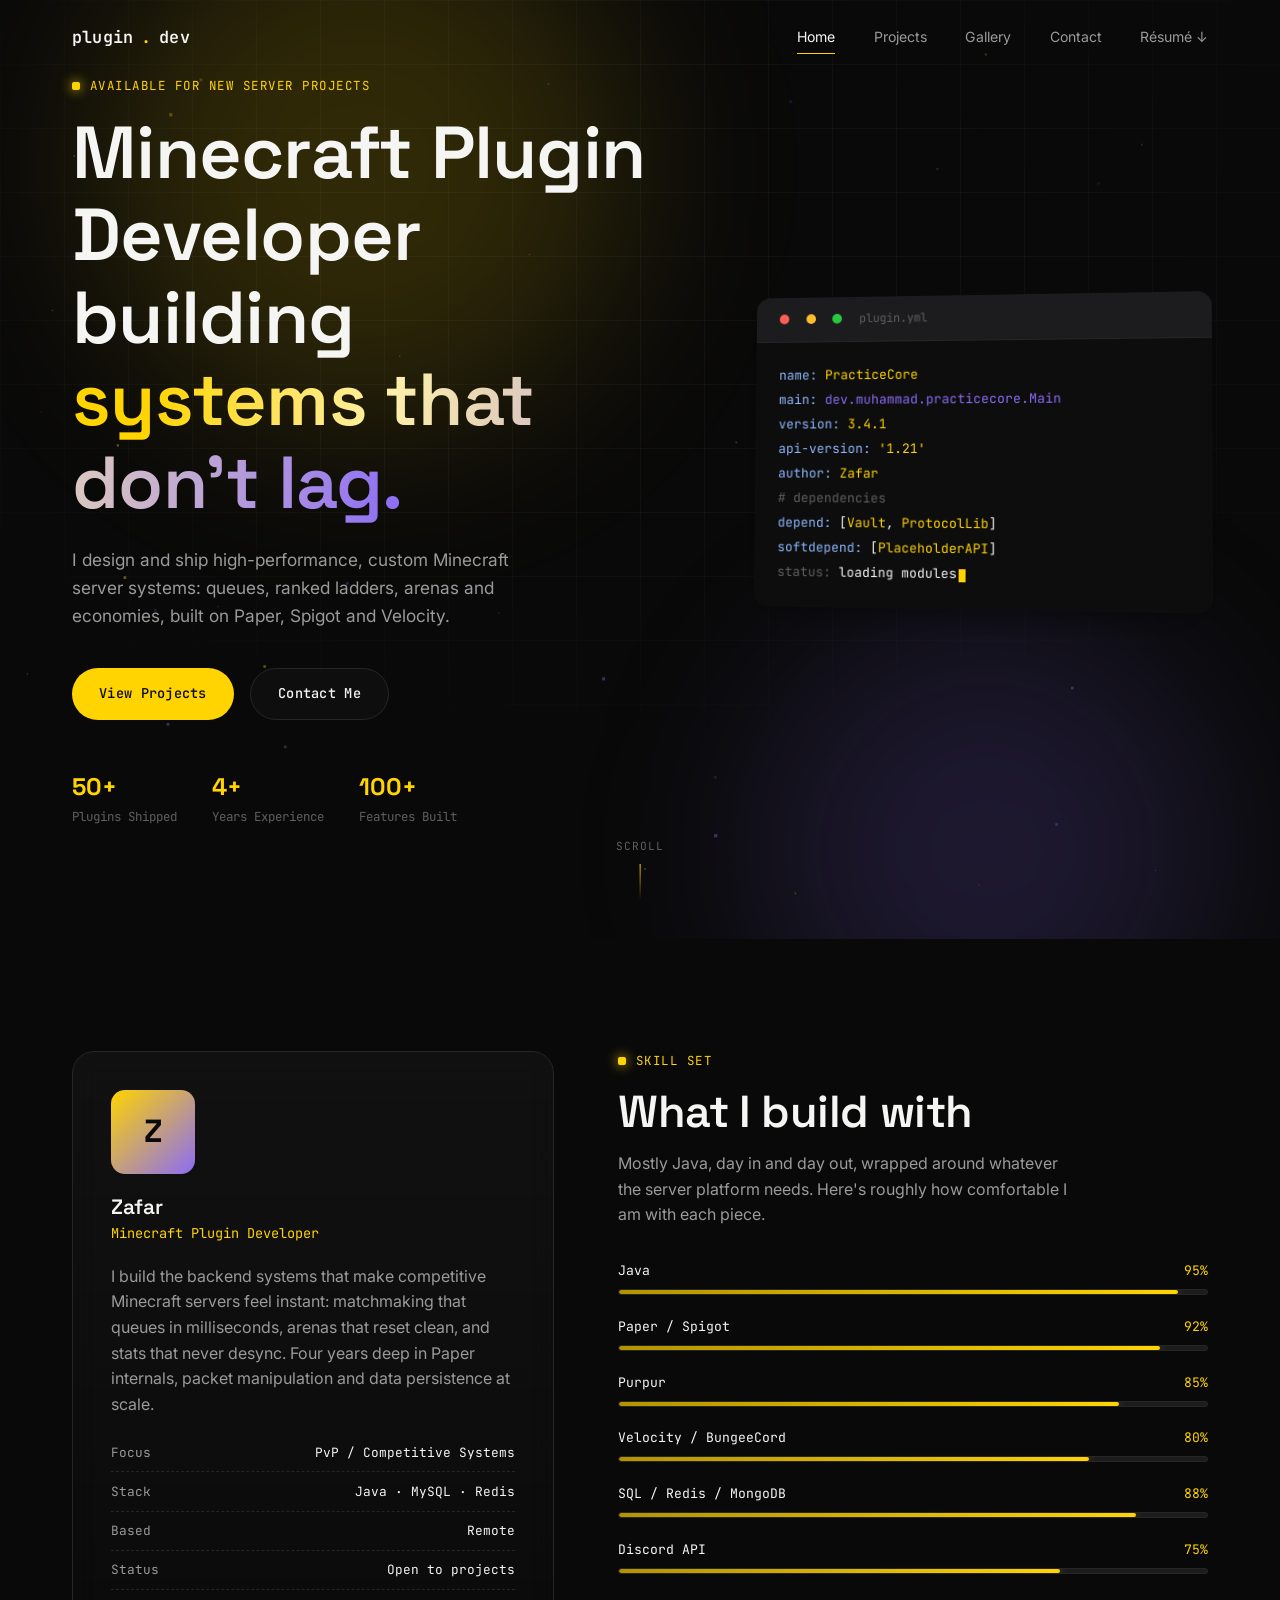
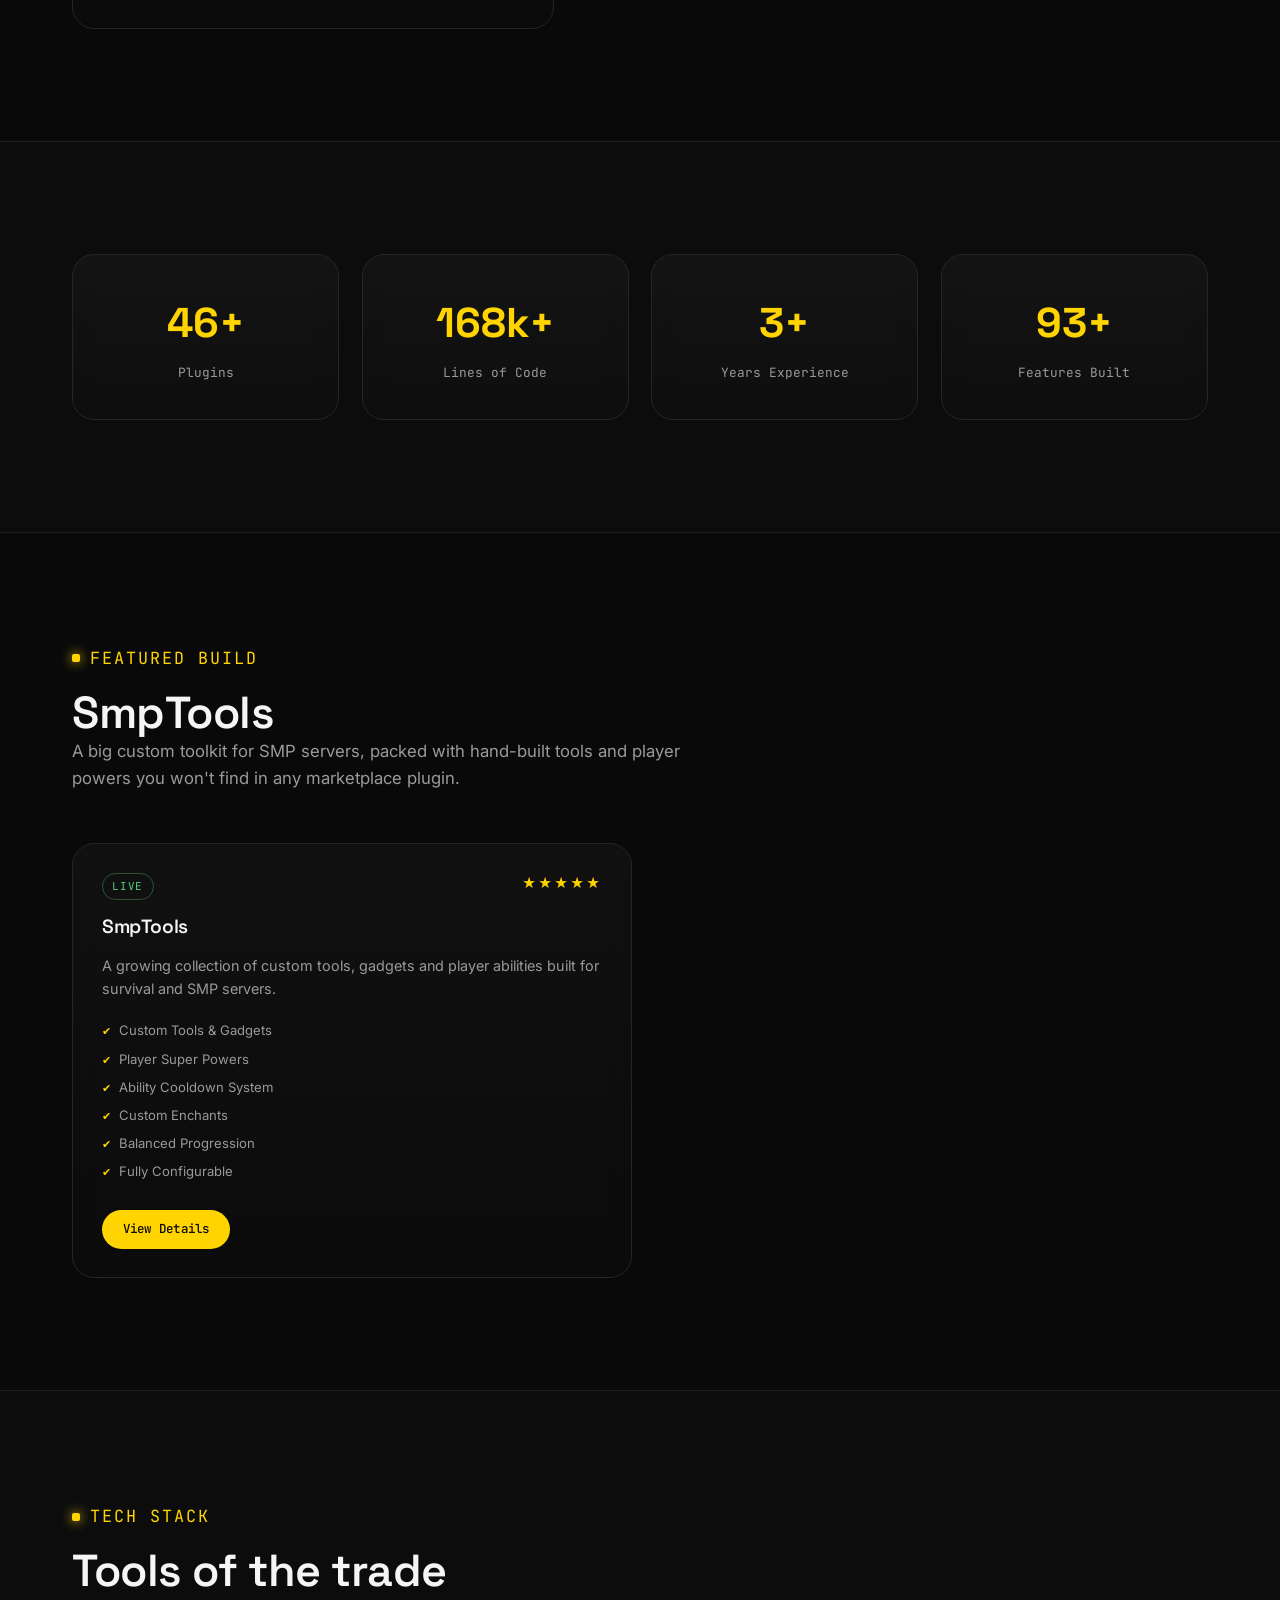
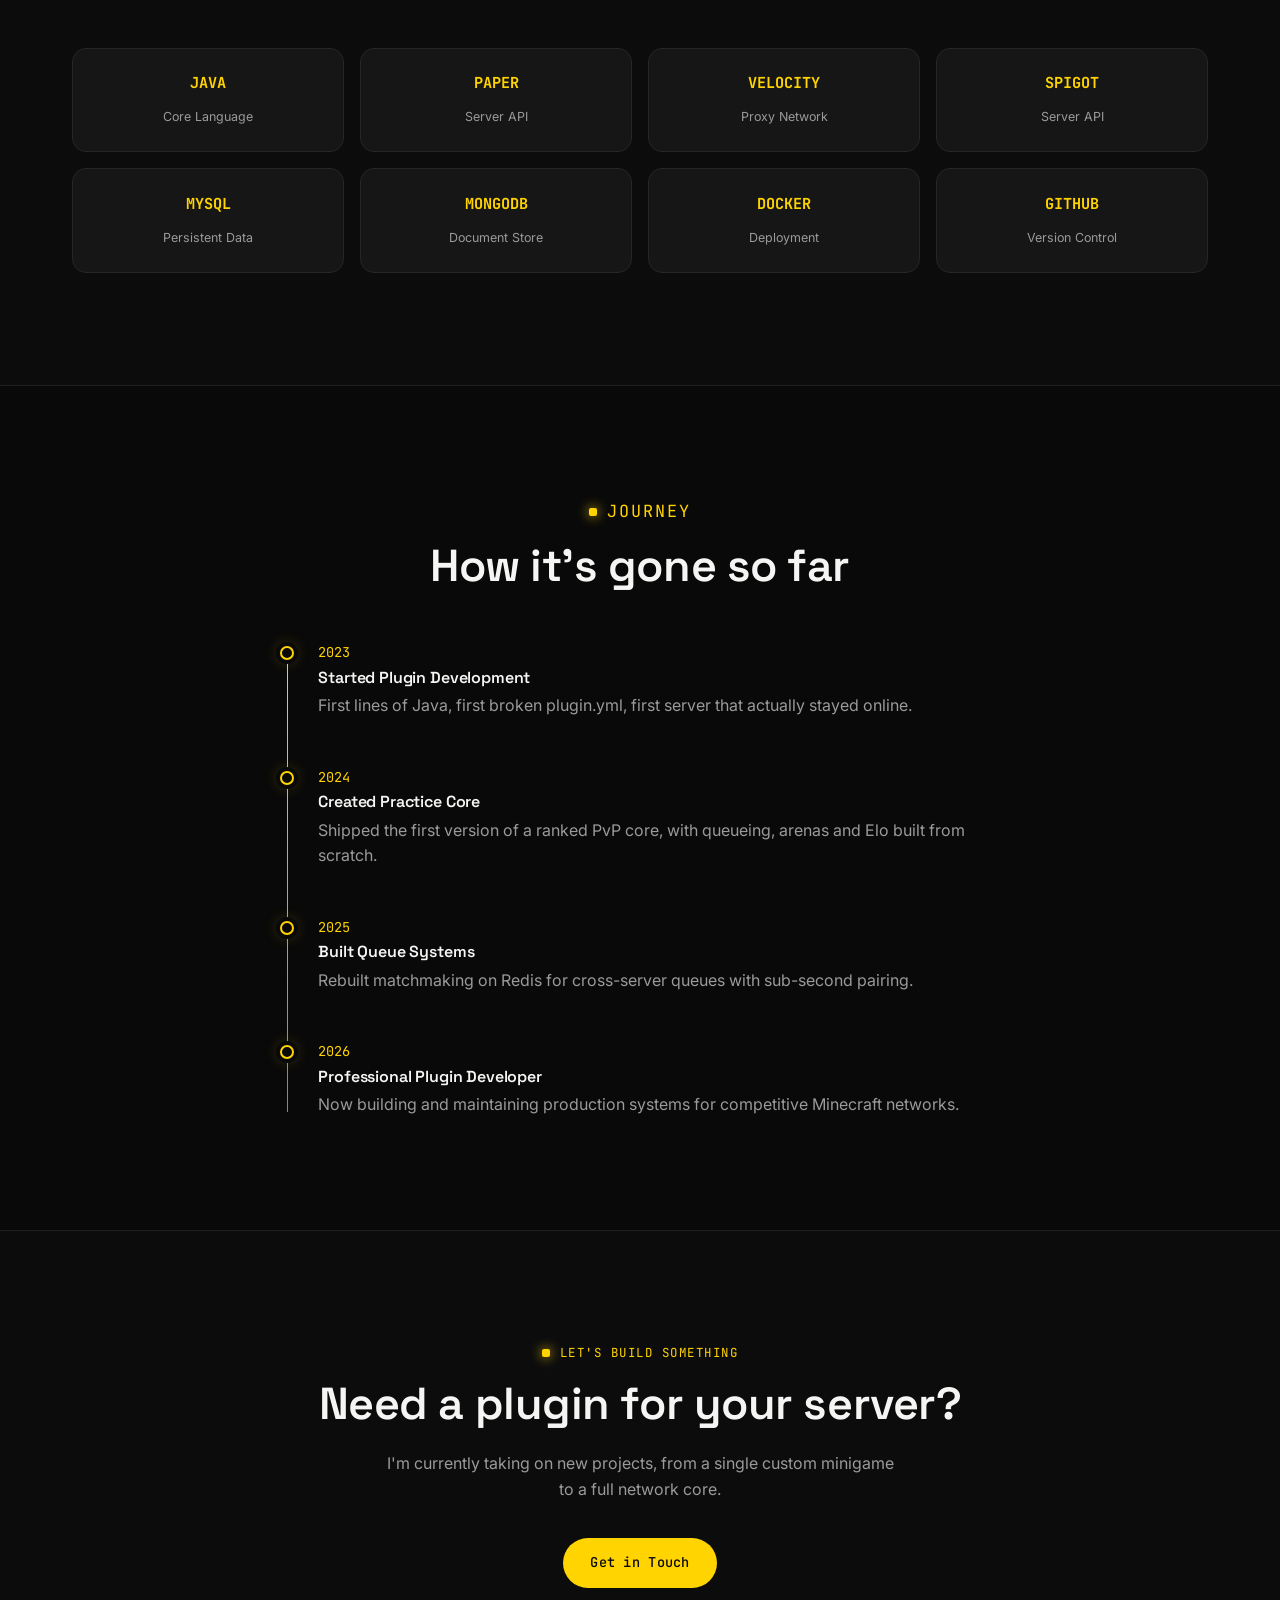
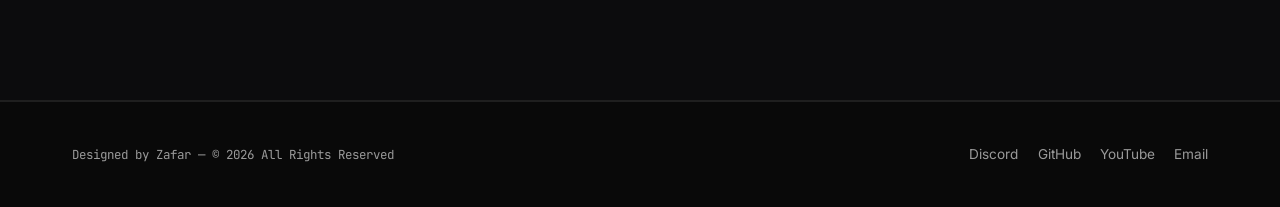
==== index.html @ 8d3dab5e "Deploy site layout without heavy assets" ====
<!DOCTYPE html>
<html lang="en">
<head>
<meta charset="UTF-8">
<meta name="viewport" content="width=device-width, initial-scale=1.0">
<title>Zafar — Minecraft Plugin Developer</title>
<meta name="description" content="Zafar is a Minecraft plugin developer building high-performance custom server systems with Java, Paper, Spigot and Velocity, from SMP toolkits to matchmaking and party systems.">
<meta name="keywords" content="Minecraft plugin developer, Java developer, Paper API, Spigot, Velocity, Minecraft server developer">
<meta name="author" content="Zafar">

<meta property="og:type" content="website">
<meta property="og:title" content="Zafar — Minecraft Plugin Developer">
<meta property="og:description" content="Building high-performance, custom Minecraft server systems.">
<meta property="og:image" content="assets/images/og-cover.png">
<meta name="twitter:card" content="summary_large_image">

<link rel="icon" href="assets/icons/favicon.png">
<link rel="preconnect" href="https://fonts.googleapis.com">
<link rel="preconnect" href="https://fonts.gstatic.com" crossorigin>
<link href="https://fonts.googleapis.com/css2?family=Space+Grotesk:wght@500;600;700&family=Inter:wght@400;500;600&family=JetBrains+Mono:wght@400;500;600&display=swap" rel="stylesheet">

<link rel="stylesheet" href="css/style.css">
<link rel="stylesheet" href="css/animations.css">
<link rel="stylesheet" href="css/responsive.css">
</head>
<body>

<div id="preloader">
  <div class="loader-mark">
    <span>booting server.jar</span>
    <div class="loader-bar"></div>
  </div>
</div>

<header class="site-header">
  <div class="container nav-inner">
    <a href="index.html" class="logo">plugin<span class="dot">.</span>dev</a>
    <nav class="nav-links">
      <a href="index.html" class="active">Home</a>
      <a href="projects.html">Projects</a>
      <a href="gallery.html">Gallery</a>
      <a href="contact.html">Contact</a>
      <a href="assets/resume.pdf" target="_blank" rel="noopener">Résumé ↓</a>
    </nav>
    <button class="nav-toggle" aria-label="Toggle menu"><span></span><span></span><span></span></button>
  </div>
</header>

<main>
  <!-- ============ HERO ============ -->
  <section class="hero">
    <div class="hero-grid-bg"></div>
    <div class="hero-glow gold"></div>
    <div class="hero-glow violet"></div>
    <canvas id="particles-canvas"></canvas>

    <div class="container hero-inner">
      <div>
        <p class="eyebrow">Available for new server projects</p>
        <h1 class="hero-title">
          Minecraft Plugin<br>
          Developer building<br>
          <span class="text-gradient">systems that don't lag.</span>
        </h1>
        <p class="hero-lede">
          I design and ship high-performance, custom Minecraft server systems: queues,
          ranked ladders, arenas and economies, built on Paper, Spigot and Velocity.
        </p>
        <div class="hero-actions">
          <a href="projects.html" class="btn btn-primary">View Projects</a>
          <a href="contact.html" class="btn btn-ghost">Contact Me</a>
        </div>
        <div class="hero-stats-mini">
          <div><strong>50+</strong><span>Plugins Shipped</span></div>
          <div><strong>4+</strong><span>Years Experience</span></div>
          <div><strong>100+</strong><span>Features Built</span></div>
        </div>
      </div>

      <div class="code-card float">
        <div class="code-card-head">
          <span class="tf-dot r"></span><span class="tf-dot y"></span><span class="tf-dot g"></span>
          <span>plugin.yml</span>
        </div>
        <div class="code-card-body">
<span class="k">name:</span> <span class="s">PracticeCore</span><br>
<span class="k">main:</span> <span class="p">dev.muhammad.practicecore.Main</span><br>
<span class="k">version:</span> <span class="s">3.4.1</span><br>
<span class="k">api-version:</span> <span class="s">'1.21'</span><br>
<span class="k">author:</span> <span class="s">Zafar</span><br>
<span class="c"># dependencies</span><br>
<span class="k">depend:</span> [<span class="s">Vault</span>, <span class="s">ProtocolLib</span>]<br>
<span class="k">softdepend:</span> [<span class="s">PlaceholderAPI</span>]<br>
<span class="c">status:</span> loading modules<span class="cursor-blink"></span>
        </div>
      </div>
    </div>

    <div class="scroll-cue"><span>Scroll</span><div class="line"></div></div>
  </section>

  <!-- ============ ABOUT ============ -->
  <section id="about">
    <div class="container about-grid">
      <div class="about-card glass reveal">
        <div class="about-avatar">Z</div>
        <h3>Zafar</h3>
        <span class="role-tag">Minecraft Plugin Developer</span>
        <p>
          I build the backend systems that make competitive Minecraft servers feel instant:
          matchmaking that queues in milliseconds, arenas that reset clean, and stats that never desync.
          Four years deep in Paper internals, packet manipulation and data persistence at scale.
        </p>
        <ul class="about-meta">
          <li><span>Focus</span><span>PvP / Competitive Systems</span></li>
          <li><span>Stack</span><span>Java · MySQL · Redis</span></li>
          <li><span>Based</span><span>Remote</span></li>
          <li><span>Status</span><span>Open to projects</span></li>
        </ul>
      </div>

      <div class="reveal reveal-delay-1">
        <p class="eyebrow">Skill Set</p>
        <h2>What I build with</h2>
        <p style="max-width:460px;margin:.9rem 0 2rem;">
          Mostly Java, day in and day out, wrapped around whatever the server platform needs.
          Here's roughly how comfortable I am with each piece.
        </p>
        <div class="skills">
          <div class="skill-row">
            <div class="skill-row-top"><span>Java</span><span>95%</span></div>
            <div class="skill-bar"><div class="skill-bar-fill" data-level="95"></div></div>
          </div>
          <div class="skill-row">
            <div class="skill-row-top"><span>Paper / Spigot</span><span>92%</span></div>
            <div class="skill-bar"><div class="skill-bar-fill" data-level="92"></div></div>
          </div>
          <div class="skill-row">
            <div class="skill-row-top"><span>Purpur</span><span>85%</span></div>
            <div class="skill-bar"><div class="skill-bar-fill" data-level="85"></div></div>
          </div>
          <div class="skill-row">
            <div class="skill-row-top"><span>Velocity / BungeeCord</span><span>80%</span></div>
            <div class="skill-bar"><div class="skill-bar-fill" data-level="80"></div></div>
          </div>
          <div class="skill-row">
            <div class="skill-row-top"><span>SQL / Redis / MongoDB</span><span>88%</span></div>
            <div class="skill-bar"><div class="skill-bar-fill" data-level="88"></div></div>
          </div>
          <div class="skill-row">
            <div class="skill-row-top"><span>Discord API</span><span>75%</span></div>
            <div class="skill-bar"><div class="skill-bar-fill" data-level="75"></div></div>
          </div>
        </div>
      </div>
    </div>
  </section>

  <!-- ============ STATS ============ -->
  <section class="section-alt">
    <div class="container stats-grid">
      <div class="stat-card glass reveal">
        <div class="stat-num" data-count="50" data-suffix="+">0</div>
        <div class="stat-label">Plugins</div>
      </div>
      <div class="stat-card glass reveal reveal-delay-1">
        <div class="stat-num" data-count="180" data-suffix="k+">0</div>
        <div class="stat-label">Lines of Code</div>
      </div>
      <div class="stat-card glass reveal reveal-delay-2">
        <div class="stat-num" data-count="4" data-suffix="+">0</div>
        <div class="stat-label">Years Experience</div>
      </div>
      <div class="stat-card glass reveal reveal-delay-3">
        <div class="stat-num" data-count="100" data-suffix="+">0</div>
        <div class="stat-label">Features Built</div>
      </div>
    </div>
  </section>

  <!-- ============ FEATURED PROJECT ============ -->
  <section>
    <div class="container">
      <div class="section-head reveal">
        <p class="eyebrow">Featured Build</p>
        <h2>SmpTools</h2>
        <p>A big custom toolkit for SMP servers, packed with hand-built tools and player powers you won't find in any marketplace plugin.</p>
      </div>

      <div class="project-card glass reveal" style="max-width:560px;">
        <div class="project-card-top">
          <span class="project-status live">Live</span>
          <span class="project-stars">★★★★★</span>
        </div>
        <h3>SmpTools</h3>
        <p class="desc">A growing collection of custom tools, gadgets and player abilities built for survival and SMP servers.</p>
        <ul class="project-features">
          <li>Custom Tools & Gadgets</li>
          <li>Player Super Powers</li>
          <li>Ability Cooldown System</li>
          <li>Custom Enchants</li>
          <li>Balanced Progression</li>
          <li>Fully Configurable</li>
        </ul>
        <a href="projects.html" class="btn btn-primary">View Details</a>
      </div>
    </div>
  </section>

  <!-- ============ TECH STACK ============ -->
  <section class="section-alt">
    <div class="container">
      <div class="section-head reveal">
        <p class="eyebrow">Tech Stack</p>
        <h2>Tools of the trade</h2>
      </div>
      <div class="tech-grid">
        <div class="tech-badge reveal"><span class="mark">JAVA</span><span class="name">Core Language</span></div>
        <div class="tech-badge reveal reveal-delay-1"><span class="mark">PAPER</span><span class="name">Server API</span></div>
        <div class="tech-badge reveal reveal-delay-2"><span class="mark">VELOCITY</span><span class="name">Proxy Network</span></div>
        <div class="tech-badge reveal reveal-delay-3"><span class="mark">SPIGOT</span><span class="name">Server API</span></div>
        <div class="tech-badge reveal"><span class="mark">MYSQL</span><span class="name">Persistent Data</span></div>
        <div class="tech-badge reveal reveal-delay-1"><span class="mark">MONGODB</span><span class="name">Document Store</span></div>
        <div class="tech-badge reveal reveal-delay-2"><span class="mark">DOCKER</span><span class="name">Deployment</span></div>
        <div class="tech-badge reveal reveal-delay-3"><span class="mark">GITHUB</span><span class="name">Version Control</span></div>
      </div>
    </div>
  </section>

  <!-- ============ TIMELINE ============ -->
  <section>
    <div class="container">
      <div class="section-head reveal" style="margin-left:auto;margin-right:auto;text-align:center;">
        <p class="eyebrow" style="justify-content:center;">Journey</p>
        <h2>How it's gone so far</h2>
      </div>
      <div class="timeline">
        <div class="timeline-item reveal">
          <span class="timeline-year">2023</span>
          <h4>Started Plugin Development</h4>
          <p>First lines of Java, first broken plugin.yml, first server that actually stayed online.</p>
        </div>
        <div class="timeline-item reveal reveal-delay-1">
          <span class="timeline-year">2024</span>
          <h4>Created Practice Core</h4>
          <p>Shipped the first version of a ranked PvP core, with queueing, arenas and Elo built from scratch.</p>
        </div>
        <div class="timeline-item reveal reveal-delay-2">
          <span class="timeline-year">2025</span>
          <h4>Built Queue Systems</h4>
          <p>Rebuilt matchmaking on Redis for cross-server queues with sub-second pairing.</p>
        </div>
        <div class="timeline-item reveal reveal-delay-3">
          <span class="timeline-year">2026</span>
          <h4>Professional Plugin Developer</h4>
          <p>Now building and maintaining production systems for competitive Minecraft networks.</p>
        </div>
      </div>
    </div>
  </section>

  <!-- ============ CONTACT CTA ============ -->
  <section class="section-alt">
    <div class="container" style="text-align:center;">
      <div class="reveal">
        <p class="eyebrow" style="justify-content:center;">Let's build something</p>
        <h2 style="margin-bottom:1.4rem;">Need a plugin for your server?</h2>
        <p style="max-width:520px;margin:0 auto 2.2rem;">I'm currently taking on new projects, from a single custom minigame to a full network core.</p>
        <a href="contact.html" class="btn btn-primary">Get in Touch</a>
      </div>
    </div>
  </section>
</main>

<footer class="site-footer">
  <div class="container footer-inner">
    <p>Designed by Zafar — © <span data-year></span> All Rights Reserved</p>
    <div class="footer-socials">
      <a href="https://discord.com" target="_blank" rel="noopener">Discord</a>
      <a href="https://github.com" target="_blank" rel="noopener">GitHub</a>
      <a href="https://youtube.com" target="_blank" rel="noopener">YouTube</a>
      <a href="mailto:makkahtor@gmail.com">Email</a>
    </div>
  </div>
</footer>

<script src="js/particles.js"></script>
<script src="js/app.js"></script>
</body>
</html>
---- css/style.css ----
/* ==========================================================================
   DESIGN TOKENS
   ========================================================================== */
:root{
  --bg:            #090909;
  --bg-soft:       #0c0c0d;
  --surface:       #161616;
  --surface-2:     #1c1c1e;
  --border:        #262626;
  --border-soft:   #1f1f1f;

  --gold:          #ffd400;
  --gold-dim:      #b39400;
  --violet:        #8b6cf6;
  --violet-dim:    #4d3d99;

  --text:          #f5f5f3;
  --text-dim:      #9a9a9a;
  --text-faint:    #5f5f5f;

  --success:       #56d17c;

  --font-display:  'Space Grotesk', 'Segoe UI', sans-serif;
  --font-body:     'Inter', 'Segoe UI', sans-serif;
  --font-mono:     'JetBrains Mono', 'Consolas', monospace;

  --radius-sm:     8px;
  --radius-md:     14px;
  --radius-lg:     22px;

  --shadow-card:   0 10px 40px -12px rgba(0,0,0,0.6);
  --shadow-glow-gold:   0 0 40px rgba(255,212,0,0.18);
  --shadow-glow-violet: 0 0 40px rgba(139,108,246,0.18);

  --ease: cubic-bezier(.22,.9,.32,1);
  --header-h: 76px;
}

/* ==========================================================================
   RESET
   ========================================================================== */
*, *::before, *::after{ box-sizing: border-box; margin:0; padding:0; }
html{ scroll-behavior: smooth; }
body{
  background: var(--bg);
  color: var(--text);
  font-family: var(--font-body);
  font-size: 16px;
  line-height: 1.6;
  overflow-x: hidden;
  -webkit-font-smoothing: antialiased;
}
img, video{ max-width: 100%; display:block; }
a{ color: inherit; text-decoration: none; }
ul{ list-style: none; }
button{ font: inherit; cursor: pointer; border:none; background: none; color: inherit; }
input, textarea{ font: inherit; color: inherit; }

::selection{ background: var(--gold); color: #0a0a0a; }

::-webkit-scrollbar{ width: 10px; }
::-webkit-scrollbar-track{ background: var(--bg); }
::-webkit-scrollbar-thumb{ background: var(--border); border-radius: 10px; }
::-webkit-scrollbar-thumb:hover{ background: var(--gold-dim); }

:focus-visible{
  outline: 2px solid var(--gold);
  outline-offset: 3px;
  border-radius: 4px;
}

/* ==========================================================================
   TYPOGRAPHY
   ========================================================================== */
h1,h2,h3,h4{
  font-family: var(--font-display);
  font-weight: 600;
  line-height: 1.12;
  letter-spacing: -0.01em;
}
h1{ font-size: clamp(2.6rem, 6vw, 4.6rem); }
h2{ font-size: clamp(1.9rem, 4vw, 2.8rem); }
h3{ font-size: 1.3rem; }
p{ color: var(--text-dim); }

.eyebrow{
  display:flex; align-items:center; gap:.6rem;
  font-family: var(--font-mono);
  font-size: .78rem;
  letter-spacing: .12em;
  text-transform: uppercase;
  color: var(--gold);
  margin-bottom: 1rem;
}
.eyebrow::before{
  content:'';
  width: 8px; height: 8px;
  background: var(--gold);
  border-radius: 2px;
  box-shadow: 0 0 12px var(--gold);
}

.text-gradient{
  background: linear-gradient(100deg, var(--gold) 10%, #fff0a8 40%, var(--violet) 100%);
  -webkit-background-clip: text;
  background-clip: text;
  color: transparent;
}

.section-head{ max-width: 640px; margin-bottom: 3.2rem; }
.section-head p{ font-size: 1.05rem; }

/* ==========================================================================
   LAYOUT / UTILITIES
   ========================================================================== */
.container{ max-width: 1200px; margin: 0 auto; padding: 0 32px; }
section{ position: relative; padding: 7rem 0; }
.section-alt{ background: var(--bg-soft); border-top: 1px solid var(--border-soft); border-bottom: 1px solid var(--border-soft); }

.btn{
  position: relative;
  display: inline-flex; align-items:center; gap: .6rem;
  padding: .9rem 1.7rem;
  border-radius: 100px;
  font-family: var(--font-mono);
  font-size: .85rem;
  font-weight: 500;
  letter-spacing: .02em;
  transition: transform .35s var(--ease), box-shadow .35s var(--ease), background .35s var(--ease), border-color .35s var(--ease);
  overflow: hidden;
  white-space: nowrap;
}
.btn-primary{
  background: var(--gold);
  color: #0a0a0a;
  box-shadow: 0 0 0 rgba(255,212,0,0);
}
.btn-primary:hover{
  transform: translateY(-3px);
  box-shadow: var(--shadow-glow-gold);
}
.btn-ghost{
  background: rgba(255,255,255,0.02);
  border: 1px solid var(--border);
  color: var(--text);
}
.btn-ghost:hover{
  border-color: var(--gold-dim);
  transform: translateY(-3px);
  background: rgba(255,212,0,0.05);
}
.btn .ripple{
  position: absolute; border-radius: 50%;
  background: rgba(255,255,255,0.5);
  transform: scale(0);
  animation: ripple .6s var(--ease);
  pointer-events: none;
}

.glass{
  background: linear-gradient(180deg, rgba(255,255,255,0.035), rgba(255,255,255,0.01));
  border: 1px solid var(--border);
  backdrop-filter: blur(14px);
  -webkit-backdrop-filter: blur(14px);
  border-radius: var(--radius-lg);
}

.chip{
  display:inline-flex; align-items:center; gap:.5rem;
  padding: .4rem .9rem;
  border-radius: 100px;
  font-family: var(--font-mono);
  font-size: .75rem;
  color: var(--text-dim);
  border: 1px solid var(--border);
  background: var(--surface);
}

/* reveal-on-scroll base state (js toggles .in-view) */
.reveal{ opacity: 0; transform: translateY(28px); transition: opacity .8s var(--ease), transform .8s var(--ease); }
.reveal.in-view{ opacity: 1; transform: translateY(0); }
.reveal-delay-1{ transition-delay: .08s; }
.reveal-delay-2{ transition-delay: .16s; }
.reveal-delay-3{ transition-delay: .24s; }
.reveal-delay-4{ transition-delay: .32s; }

/* ==========================================================================
   PRELOADER
   ========================================================================== */
#preloader{
  position: fixed; inset: 0; z-index: 9999;
  background: var(--bg);
  display:flex; align-items:center; justify-content:center;
  transition: opacity .6s var(--ease), visibility .6s var(--ease);
}
#preloader.hidden{ opacity: 0; visibility: hidden; }
.loader-mark{
  font-family: var(--font-mono);
  font-size: .95rem;
  color: var(--gold);
  display:flex; flex-direction:column; align-items:center; gap: 1rem;
}
.loader-bar{
  width: 180px; height: 2px;
  background: var(--border);
  overflow:hidden; border-radius: 2px;
}
.loader-bar::after{
  content:'';
  display:block; height:100%; width: 40%;
  background: linear-gradient(90deg, transparent, var(--gold), transparent);
  animation: loaderSlide 1.1s ease-in-out infinite;
}

/* ==========================================================================
   NAVIGATION
   ========================================================================== */
header.site-header{
  position: fixed; top:0; left:0; right:0; z-index: 500;
  height: var(--header-h);
  display:flex; align-items:center;
  transition: background .4s var(--ease), border-color .4s var(--ease), backdrop-filter .4s var(--ease);
  border-bottom: 1px solid transparent;
}
header.site-header.scrolled{
  background: rgba(9,9,9,0.75);
  backdrop-filter: blur(16px);
  -webkit-backdrop-filter: blur(16px);
  border-bottom: 1px solid var(--border-soft);
}
.nav-inner{
  width:100%;
  display:flex; align-items:center; justify-content:space-between;
}
.logo{
  font-family: var(--font-mono);
  font-weight: 600;
  font-size: 1.05rem;
  letter-spacing: .01em;
  display:flex; align-items:center; gap:.5rem;
}
.logo .dot{ color: var(--gold); }
.nav-links{ display:flex; align-items:center; gap: 2.4rem; }
.nav-links a{
  font-size: .88rem;
  color: var(--text-dim);
  position: relative;
  padding: .3rem 0;
  transition: color .3s var(--ease);
}
.nav-links a::after{
  content:'';
  position:absolute; left:0; bottom:0;
  width:0; height: 1px;
  background: var(--gold);
  transition: width .35s var(--ease);
}
.nav-links a:hover, .nav-links a.active{ color: var(--text); }
.nav-links a:hover::after, .nav-links a.active::after{ width:100%; }

.nav-toggle{
  display:none;
  flex-direction: column; gap: 5px;
  width: 26px;
}
.nav-toggle span{
  height: 2px; width:100%; background: var(--text);
  transition: transform .3s var(--ease), opacity .3s var(--ease);
}
.nav-toggle.open span:nth-child(1){ transform: translateY(7px) rotate(45deg); }
.nav-toggle.open span:nth-child(2){ opacity:0; }
.nav-toggle.open span:nth-child(3){ transform: translateY(-7px) rotate(-45deg); }

/* ==========================================================================
   HERO
   ========================================================================== */
.hero{
  position: relative;
  min-height: 100vh;
  display:flex; align-items:center;
  padding-top: var(--header-h);
  overflow:hidden;
}
.hero-grid-bg{
  position:absolute; inset:0;
  background-image:
    linear-gradient(rgba(255,255,255,0.035) 1px, transparent 1px),
    linear-gradient(90deg, rgba(255,255,255,0.035) 1px, transparent 1px);
  background-size: 64px 64px;
  mask-image: radial-gradient(ellipse 80% 60% at 50% 30%, black 40%, transparent 90%);
  -webkit-mask-image: radial-gradient(ellipse 80% 60% at 50% 30%, black 40%, transparent 90%);
}
.hero-glow{
  position:absolute; border-radius:50%;
  filter: blur(90px); z-index:0; pointer-events:none;
}
.hero-glow.gold{ width:520px; height:520px; background: rgba(255,212,0,0.16); top:-10%; left:8%; }
.hero-glow.violet{ width:460px; height:460px; background: rgba(139,108,246,0.16); bottom:-15%; right:5%; }

#particles-canvas{ position:absolute; inset:0; z-index:1; pointer-events:none; }

.hero-inner{
  position: relative; z-index: 2;
  display:grid; grid-template-columns: 1.15fr .85fr; gap: 3.5rem;
  align-items:center;
  width:100%;
}
.hero-title{ margin-bottom: 1.4rem; }
.hero-lede{ max-width: 480px; font-size: 1.08rem; margin-bottom: 2.4rem; }
.hero-actions{ display:flex; gap: 1rem; flex-wrap: wrap; margin-bottom: 3rem; }
.hero-stats-mini{ display:flex; gap: 2.2rem; }
.hero-stats-mini div{ display:flex; flex-direction:column; }
.hero-stats-mini strong{ font-family: var(--font-display); font-size: 1.5rem; color: var(--gold); }
.hero-stats-mini span{ font-size: .78rem; color: var(--text-faint); font-family: var(--font-mono); }

/* signature element: plugin.yml code card */
.code-card{
  border-radius: var(--radius-md);
  overflow: hidden;
  box-shadow: var(--shadow-card);
  transform: perspective(1000px) rotateY(-6deg) rotateX(2deg);
  transition: transform .5s var(--ease);
}
.code-card:hover{ transform: perspective(1000px) rotateY(-2deg) rotateX(0deg) translateY(-4px); }
.code-card-head{
  display:flex; align-items:center; gap: .6rem;
  padding: .8rem 1rem;
  background: var(--surface-2);
  border-bottom: 1px solid var(--border);
}
.code-card-head .tf-dot{ width:10px; height:10px; border-radius:50%; }
.tf-dot.r{ background:#ff5f57; } .tf-dot.y{ background:#febc2e; } .tf-dot.g{ background:#28c840; }
.code-card-head span{ margin-left: .5rem; font-family: var(--font-mono); font-size: .75rem; color: var(--text-faint); }
.code-card-body{
  background: #0d0d0d;
  padding: 1.4rem 1.5rem;
  font-family: var(--font-mono);
  font-size: .82rem;
  line-height: 1.9;
}
.code-card-body .k{ color: #8fb8ff; }
.code-card-body .s{ color: var(--gold); }
.code-card-body .c{ color: var(--text-faint); }
.code-card-body .p{ color: var(--violet); }
.cursor-blink{
  display:inline-block; width:7px; height:1em; background: var(--gold);
  vertical-align: text-bottom; animation: blink 1s step-end infinite;
  margin-left: 2px;
}

.scroll-cue{
  position:absolute; bottom: 2.4rem; left:50%; transform: translateX(-50%);
  display:flex; flex-direction:column; align-items:center; gap:.5rem;
  font-family: var(--font-mono); font-size: .7rem; color: var(--text-faint);
  letter-spacing:.1em; text-transform:uppercase;
  z-index: 2;
}
.scroll-cue .line{ width:1px; height: 36px; background: linear-gradient(var(--gold), transparent); animation: scrollCue 1.8s ease-in-out infinite; }

/* ==========================================================================
   ABOUT
   ========================================================================== */
.about-grid{
  display:grid; grid-template-columns: .9fr 1.1fr; gap: 4rem; align-items: start;
}
.about-card{
  padding: 2.4rem;
}
.about-avatar{
  width: 84px; height: 84px; border-radius: var(--radius-md);
  background: linear-gradient(135deg, var(--gold), var(--violet));
  display:flex; align-items:center; justify-content:center;
  font-family: var(--font-display); font-size: 2rem; color: #0a0a0a; font-weight:700;
  margin-bottom: 1.4rem;
}
.about-card h3{ margin-bottom: .2rem; }
.role-tag{ color: var(--gold); font-family: var(--font-mono); font-size: .85rem; margin-bottom: 1.2rem; display:block; }
.about-card p{ margin-bottom: 1.6rem; }
.about-meta{ display:flex; flex-direction:column; gap:.6rem; font-family: var(--font-mono); font-size: .8rem; color: var(--text-dim); }
.about-meta li{ display:flex; justify-content:space-between; border-bottom: 1px dashed var(--border); padding-bottom: .5rem; }
.about-meta li span:last-child{ color: var(--text); }

.skills{ display:flex; flex-direction:column; gap: 1.3rem; }
.skill-row{ }
.skill-row-top{ display:flex; justify-content:space-between; margin-bottom:.5rem; font-family: var(--font-mono); font-size:.82rem; }
.skill-row-top span:last-child{ color: var(--gold); }
.skill-bar{ height: 6px; border-radius: 4px; background: var(--surface-2); overflow:hidden; border:1px solid var(--border); }
.skill-bar-fill{
  height:100%; border-radius: 4px;
  background: linear-gradient(90deg, var(--gold-dim), var(--gold));
  width: 0%;
  transition: width 1.4s var(--ease);
  box-shadow: 0 0 12px rgba(255,212,0,0.4);
}

/* ==========================================================================
   PROJECTS
   ========================================================================== */
.project-filters{ display:flex; gap:.7rem; flex-wrap:wrap; margin-bottom: 2.6rem; }
.filter-btn{
  padding: .5rem 1.1rem; border-radius: 100px;
  border: 1px solid var(--border);
  font-family: var(--font-mono); font-size: .78rem; color: var(--text-dim);
  transition: all .3s var(--ease);
}
.filter-btn:hover{ border-color: var(--gold-dim); color: var(--text); }
.filter-btn.active{ background: var(--gold); color:#0a0a0a; border-color: var(--gold); }

.project-grid{
  display:grid; grid-template-columns: repeat(3, 1fr); gap: 1.6rem;
}
.project-card{
  padding: 1.8rem; display:flex; flex-direction:column; gap: 1rem;
  transition: transform .45s var(--ease), border-color .45s var(--ease), box-shadow .45s var(--ease);
  position: relative;
}
.project-card:hover{
  transform: translateY(-8px);
  border-color: rgba(255,212,0,0.35);
  box-shadow: var(--shadow-card), var(--shadow-glow-gold);
}
.project-card-top{ display:flex; justify-content:space-between; align-items:flex-start; }
.project-status{ font-family: var(--font-mono); font-size: .68rem; padding: .25rem .6rem; border-radius: 100px; border: 1px solid var(--border); color: var(--text-faint); text-transform: uppercase; letter-spacing: .06em; }
.project-status.live{ color: var(--success); border-color: rgba(86,209,124,0.35); }
.project-stars{ color: var(--gold); font-size: .85rem; letter-spacing: 2px; }
.project-card h3{ font-size: 1.2rem; }
.project-card .desc{ font-size: .9rem; }
.project-features{ display:flex; flex-direction:column; gap: .45rem; margin: .3rem 0; }
.project-features li{ font-size: .82rem; color: var(--text-dim); display:flex; gap:.5rem; align-items:baseline; }
.project-features li::before{ content:'✔'; color: var(--gold); font-size: .7rem; }
.project-tags{ display:flex; gap:.5rem; flex-wrap:wrap; margin: .3rem 0; }
.project-card .btn{ align-self:flex-start; margin-top:.4rem; padding: .6rem 1.3rem; font-size: .78rem; }

/* ==========================================================================
   GALLERY
   ========================================================================== */
.gallery-tabs{ display:flex; gap: .6rem; margin-bottom: 2.4rem; }
.gallery-tab{
  padding: .7rem 1.4rem; border-radius: 100px; border: 1px solid var(--border);
  font-family: var(--font-mono); font-size: .82rem; color: var(--text-dim);
}
.gallery-tab.active{ background: var(--gold); color:#0a0a0a; border-color: var(--gold); }
.gallery-panel{ display:none; }
.gallery-panel.active{ display:block; }

.masonry{
  columns: 3 260px; column-gap: 1.2rem;
}
.masonry-item{
  break-inside: avoid; margin-bottom: 1.2rem; border-radius: var(--radius-md);
  overflow:hidden; position:relative; border: 1px solid var(--border);
  cursor: zoom-in;
}
.masonry-item img{ width:100%; display:block; transition: transform .6s var(--ease), filter .6s var(--ease); }
.masonry-item::after{
  content:''; position:absolute; inset:0;
  background: linear-gradient(180deg, transparent 55%, rgba(0,0,0,0.75));
  opacity:0; transition: opacity .4s var(--ease);
}
.masonry-item:hover img{ transform: scale(1.06); filter: brightness(1.05); }
.masonry-item:hover::after{ opacity:1; }
.masonry-item .cap{
  position:absolute; left: 14px; bottom: 12px; z-index:2;
  font-family: var(--font-mono); font-size: .75rem; color: #fff;
  opacity:0; transform: translateY(6px); transition: all .4s var(--ease);
}
.masonry-item:hover .cap{ opacity:1; transform: translateY(0); }

.video-grid{ display:grid; grid-template-columns: repeat(2, 1fr); gap: 1.6rem; }
.video-card{ border-radius: var(--radius-md); overflow:hidden; border: 1px solid var(--border); background: var(--surface); }
.video-card .video-wrap{ position:relative; background:#000; aspect-ratio: 16/9; }
.video-card video{ width:100%; height:100%; object-fit: cover; }
.video-card-meta{ padding: 1rem 1.2rem; display:flex; justify-content:space-between; align-items:center; }
.video-card-meta h4{ font-family: var(--font-display); font-size: 1rem; font-weight:600; }
.video-card-meta span{ font-family: var(--font-mono); font-size: .72rem; color: var(--text-faint); }

.gallery-empty{
  text-align:center; padding: 4rem 1rem; color: var(--text-faint);
  font-family: var(--font-mono); font-size: .85rem; border: 1px dashed var(--border); border-radius: var(--radius-md);
}

/* Lightbox */
.lightbox{
  position: fixed; inset:0; z-index: 2000;
  background: rgba(6,6,6,0.94);
  display:flex; align-items:center; justify-content:center;
  opacity:0; visibility:hidden; transition: opacity .4s var(--ease), visibility .4s var(--ease);
}
.lightbox.open{ opacity:1; visibility:visible; }
.lightbox img{ max-width: 88vw; max-height: 84vh; border-radius: var(--radius-sm); box-shadow: 0 20px 80px rgba(0,0,0,0.6); }
.lightbox-close, .lightbox-nav{
  position:absolute; color:#fff; font-size: 1.4rem;
  width: 46px; height:46px; border-radius:50%;
  display:flex; align-items:center; justify-content:center;
  background: rgba(255,255,255,0.06); border: 1px solid rgba(255,255,255,0.14);
  transition: background .3s var(--ease);
}
.lightbox-close:hover, .lightbox-nav:hover{ background: rgba(255,212,0,0.18); }
.lightbox-close{ top: 26px; right: 26px; }
.lightbox-nav.prev{ left: 26px; top:50%; transform: translateY(-50%); }
.lightbox-nav.next{ right: 26px; top:50%; transform: translateY(-50%); }

/* ==========================================================================
   STATS
   ========================================================================== */
.stats-grid{ display:grid; grid-template-columns: repeat(4, 1fr); gap: 1.4rem; }
.stat-card{ padding: 2.2rem 1.6rem; text-align:center; }
.stat-num{ font-family: var(--font-display); font-size: 2.6rem; color: var(--gold); font-weight:700; }
.stat-label{ font-family: var(--font-mono); font-size: .8rem; color: var(--text-dim); margin-top:.4rem; }

/* ==========================================================================
   TECH STACK
   ========================================================================== */
.tech-grid{ display:grid; grid-template-columns: repeat(4, 1fr); gap: 1rem; }
.tech-badge{
  padding: 1.4rem 1rem; text-align:center; border-radius: var(--radius-md);
  border: 1px solid var(--border); background: var(--surface);
  transition: transform .4s var(--ease), border-color .4s var(--ease);
}
.tech-badge:hover{ transform: translateY(-6px); border-color: var(--gold-dim); }
.tech-badge .mark{
  font-family: var(--font-mono); font-weight:700; font-size: .95rem;
  color: var(--gold); margin-bottom:.5rem; display:block;
}
.tech-badge span.name{ font-size: .78rem; color: var(--text-dim); }

/* ==========================================================================
   TIMELINE
   ========================================================================== */
.timeline{ position:relative; max-width: 720px; margin: 0 auto; padding-left: 2.4rem; }
.timeline::before{
  content:''; position:absolute; left: 7px; top:6px; bottom:6px; width:1px;
  background: linear-gradient(var(--gold), var(--violet));
}
.timeline-item{ position:relative; padding-bottom: 3rem; }
.timeline-item:last-child{ padding-bottom:0; }
.timeline-item::before{
  content:''; position:absolute; left: -2.4rem; top: 4px;
  width: 14px; height:14px; border-radius:50%;
  background: var(--bg); border: 2px solid var(--gold);
  box-shadow: 0 0 0 4px var(--bg), 0 0 16px rgba(255,212,0,0.4);
}
.timeline-year{ font-family: var(--font-mono); color: var(--gold); font-size: .85rem; margin-bottom: .3rem; display:block; }
.timeline-item h4{ margin-bottom: .4rem; }

/* ==========================================================================
   CONTACT
   ========================================================================== */
.contact-grid{ display:grid; grid-template-columns: 1fr 1fr; gap: 2rem; }
.contact-link-card{
  padding: 1.6rem; display:flex; align-items:center; gap: 1rem;
  transition: transform .4s var(--ease), border-color .4s var(--ease), box-shadow .4s var(--ease);
}
.contact-link-card:hover{ transform: translateY(-4px); border-color: rgba(255,212,0,0.4); box-shadow: var(--shadow-glow-gold); }
.contact-link-icon{
  width: 46px; height:46px; border-radius: var(--radius-sm);
  background: var(--surface-2); display:flex; align-items:center; justify-content:center;
  font-family: var(--font-mono); color: var(--gold); font-size: 1.1rem;
}
.contact-link-card h4{ font-size: 1rem; }
.contact-link-card span{ font-family: var(--font-mono); font-size: .78rem; color: var(--text-faint); }

.contact-form{ display:flex; flex-direction:column; gap: 1.1rem; }
.contact-form input, .contact-form textarea{
  background: var(--surface); border: 1px solid var(--border); border-radius: var(--radius-sm);
  padding: .9rem 1.1rem; transition: border-color .3s var(--ease);
}
.contact-form input:focus, .contact-form textarea:focus{ border-color: var(--gold-dim); outline:none; }
.contact-form label{ font-family: var(--font-mono); font-size: .75rem; color: var(--text-dim); margin-bottom: .4rem; display:block; }

/* ==========================================================================
   FOOTER
   ========================================================================== */
footer.site-footer{
  border-top: 1px solid var(--border-soft);
  padding: 2.6rem 0;
}
.footer-inner{ display:flex; justify-content:space-between; align-items:center; flex-wrap:wrap; gap:1rem; }
.footer-inner p{ font-family: var(--font-mono); font-size: .78rem; }
.footer-socials{ display:flex; gap: 1.2rem; }
.footer-socials a{ color: var(--text-dim); transition: color .3s var(--ease); font-size:.85rem; }
.footer-socials a:hover{ color: var(--gold); }

/* ==========================================================================
   PAGE HERO (sub-pages)
   ========================================================================== */
.page-hero{ padding: calc(var(--header-h) + 5rem) 0 3rem; }
.page-hero .eyebrow{ justify-content:flex-start; }

/* 404 */
.error-page{ min-height:100vh; display:flex; align-items:center; justify-content:center; text-align:center; flex-direction:column; gap:1.4rem; }
.error-code{ font-family: var(--font-display); font-size: clamp(5rem,18vw,10rem); color: var(--gold); line-height:1; text-shadow: 0 0 60px rgba(255,212,0,0.3); }
---- css/animations.css ----
@keyframes loaderSlide{
  0%{ transform: translateX(-120%); }
  100%{ transform: translateX(340%); }
}

@keyframes blink{
  0%, 100%{ opacity: 1; }
  50%{ opacity: 0; }
}

@keyframes scrollCue{
  0%{ transform: scaleY(0); transform-origin: top; opacity: 0; }
  40%{ transform: scaleY(1); transform-origin: top; opacity: 1; }
  60%{ transform: scaleY(1); transform-origin: bottom; opacity: 1; }
  100%{ transform: scaleY(0); transform-origin: bottom; opacity: 0; }
}

@keyframes ripple{
  to{ transform: scale(3.2); opacity: 0; }
}

@keyframes floatY{
  0%, 100%{ transform: translateY(0); }
  50%{ transform: translateY(-14px); }
}
.float{ animation: floatY 5s ease-in-out infinite; }

@keyframes spin{
  to{ transform: rotate(360deg); }
}

@keyframes fadeIn{
  from{ opacity: 0; }
  to{ opacity: 1; }
}

/* Respect reduced-motion preferences across the whole site */
@media (prefers-reduced-motion: reduce){
  *, *::before, *::after{
    animation-duration: 0.001ms !important;
    animation-iteration-count: 1 !important;
    transition-duration: 0.001ms !important;
    scroll-behavior: auto !important;
  }
}
---- css/responsive.css ----
/* ==========================================================================
   TABLET  (<=1024px)
   ========================================================================== */
@media (max-width: 1024px){
  .container{ padding: 0 24px; }
  .hero-inner{ grid-template-columns: 1fr; }
  .code-card{ transform:none; max-width: 480px; }
  .about-grid{ grid-template-columns: 1fr; gap: 3rem; }
  .project-grid{ grid-template-columns: repeat(2, 1fr); }
  .stats-grid{ grid-template-columns: repeat(2, 1fr); }
  .tech-grid{ grid-template-columns: repeat(3, 1fr); }
  .video-grid{ grid-template-columns: 1fr; }
  .masonry{ columns: 2 220px; }
  .contact-grid{ grid-template-columns: 1fr; }
}

/* ==========================================================================
   MOBILE  (<=720px)
   ========================================================================== */
@media (max-width: 720px){
  section{ padding: 4.5rem 0; }
  .nav-toggle{ display:flex; }
  .nav-links{
    position: fixed; top: var(--header-h); left:0; right:0;
    flex-direction: column; align-items:flex-start; gap: 0;
    background: rgba(9,9,9,0.98);
    border-bottom: 1px solid var(--border-soft);
    max-height: 0; overflow:hidden;
    transition: max-height .45s var(--ease);
  }
  .nav-links.open{ max-height: 420px; }
  .nav-links a{
    width:100%; padding: 1.1rem 24px; border-bottom: 1px solid var(--border-soft);
  }
  .nav-links a::after{ display:none; }

  .hero-stats-mini{ flex-wrap:wrap; gap: 1.4rem; }
  .project-grid{ grid-template-columns: 1fr; }
  .stats-grid{ grid-template-columns: 1fr 1fr; }
  .tech-grid{ grid-template-columns: repeat(2, 1fr); }
  .masonry{ columns: 1 100%; }
  .project-filters{ overflow-x:auto; flex-wrap:nowrap; padding-bottom:.4rem; }
  .lightbox-nav{ width:38px; height:38px; font-size:1rem; }
  .footer-inner{ flex-direction:column; text-align:center; }
}

@media (max-width: 460px){
  .hero-actions{ flex-direction:column; align-items:flex-start; }
  .btn{ width:100%; justify-content:center; }
}
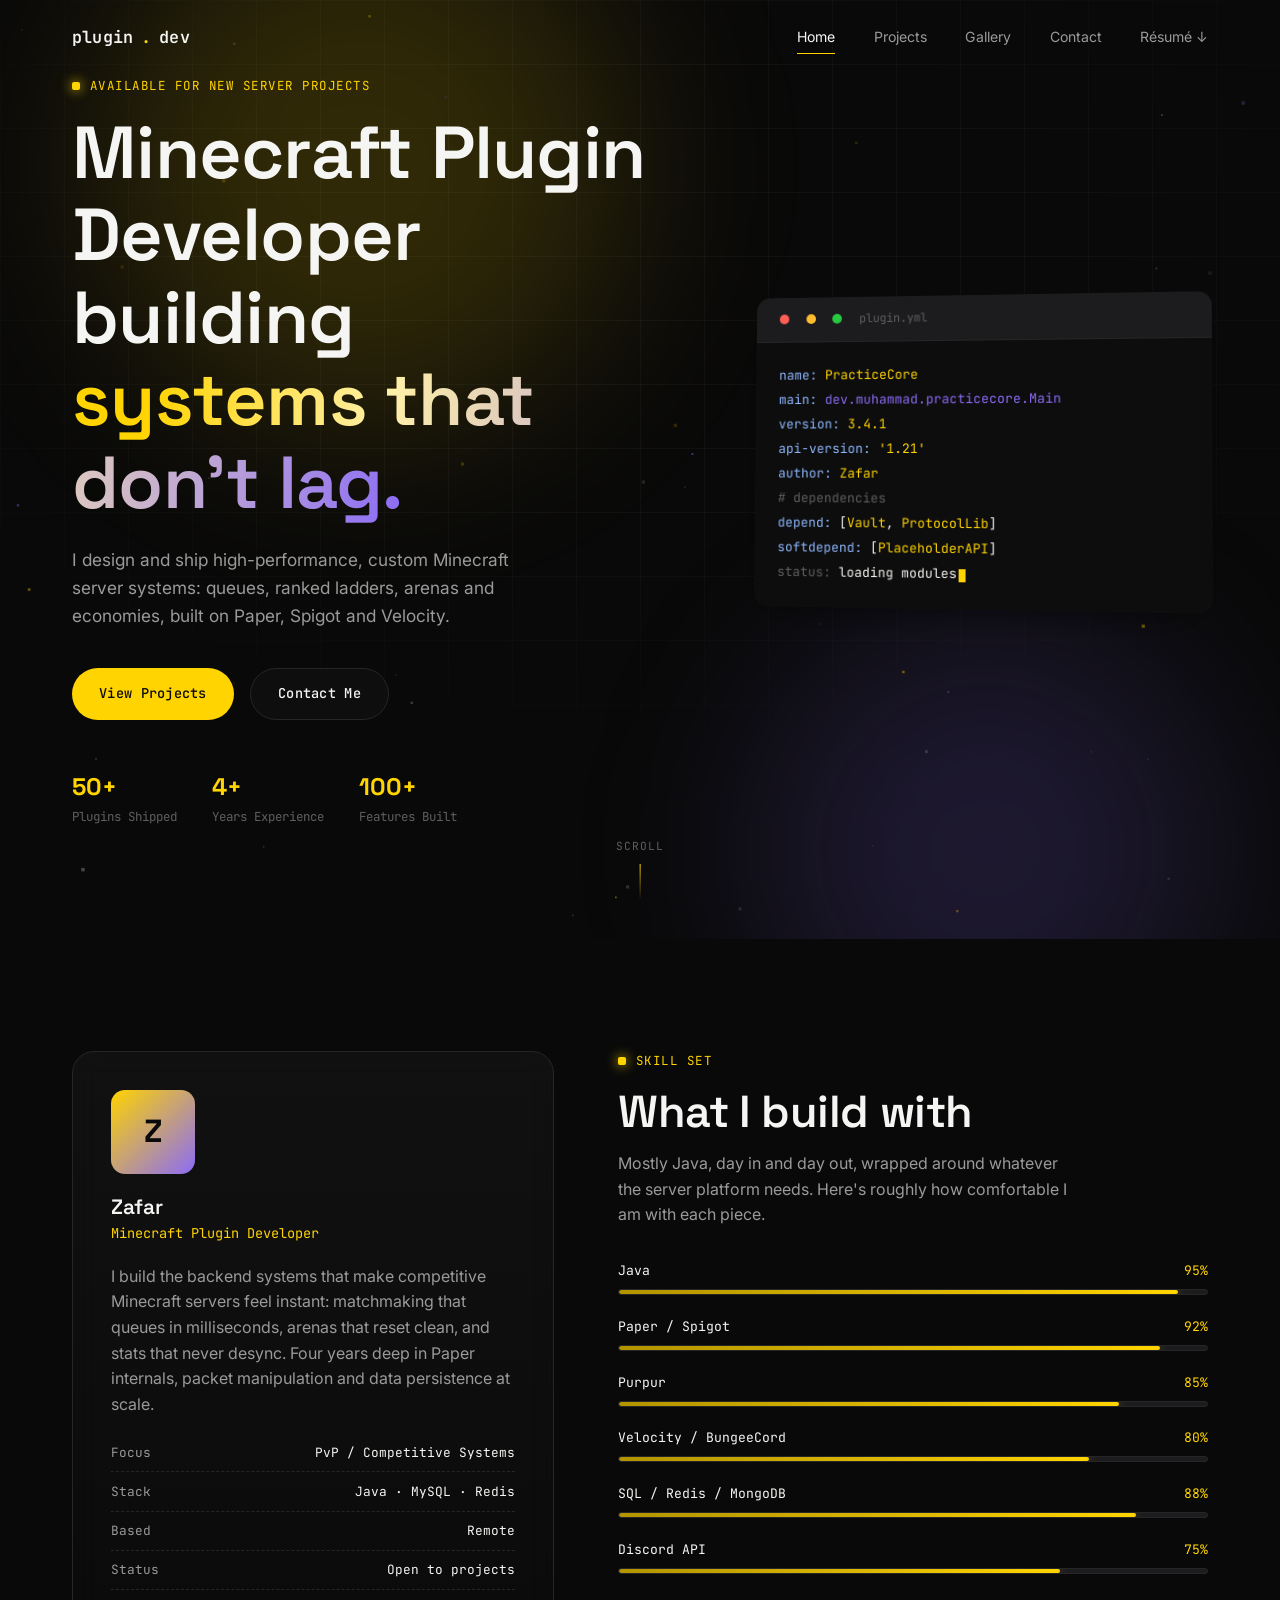
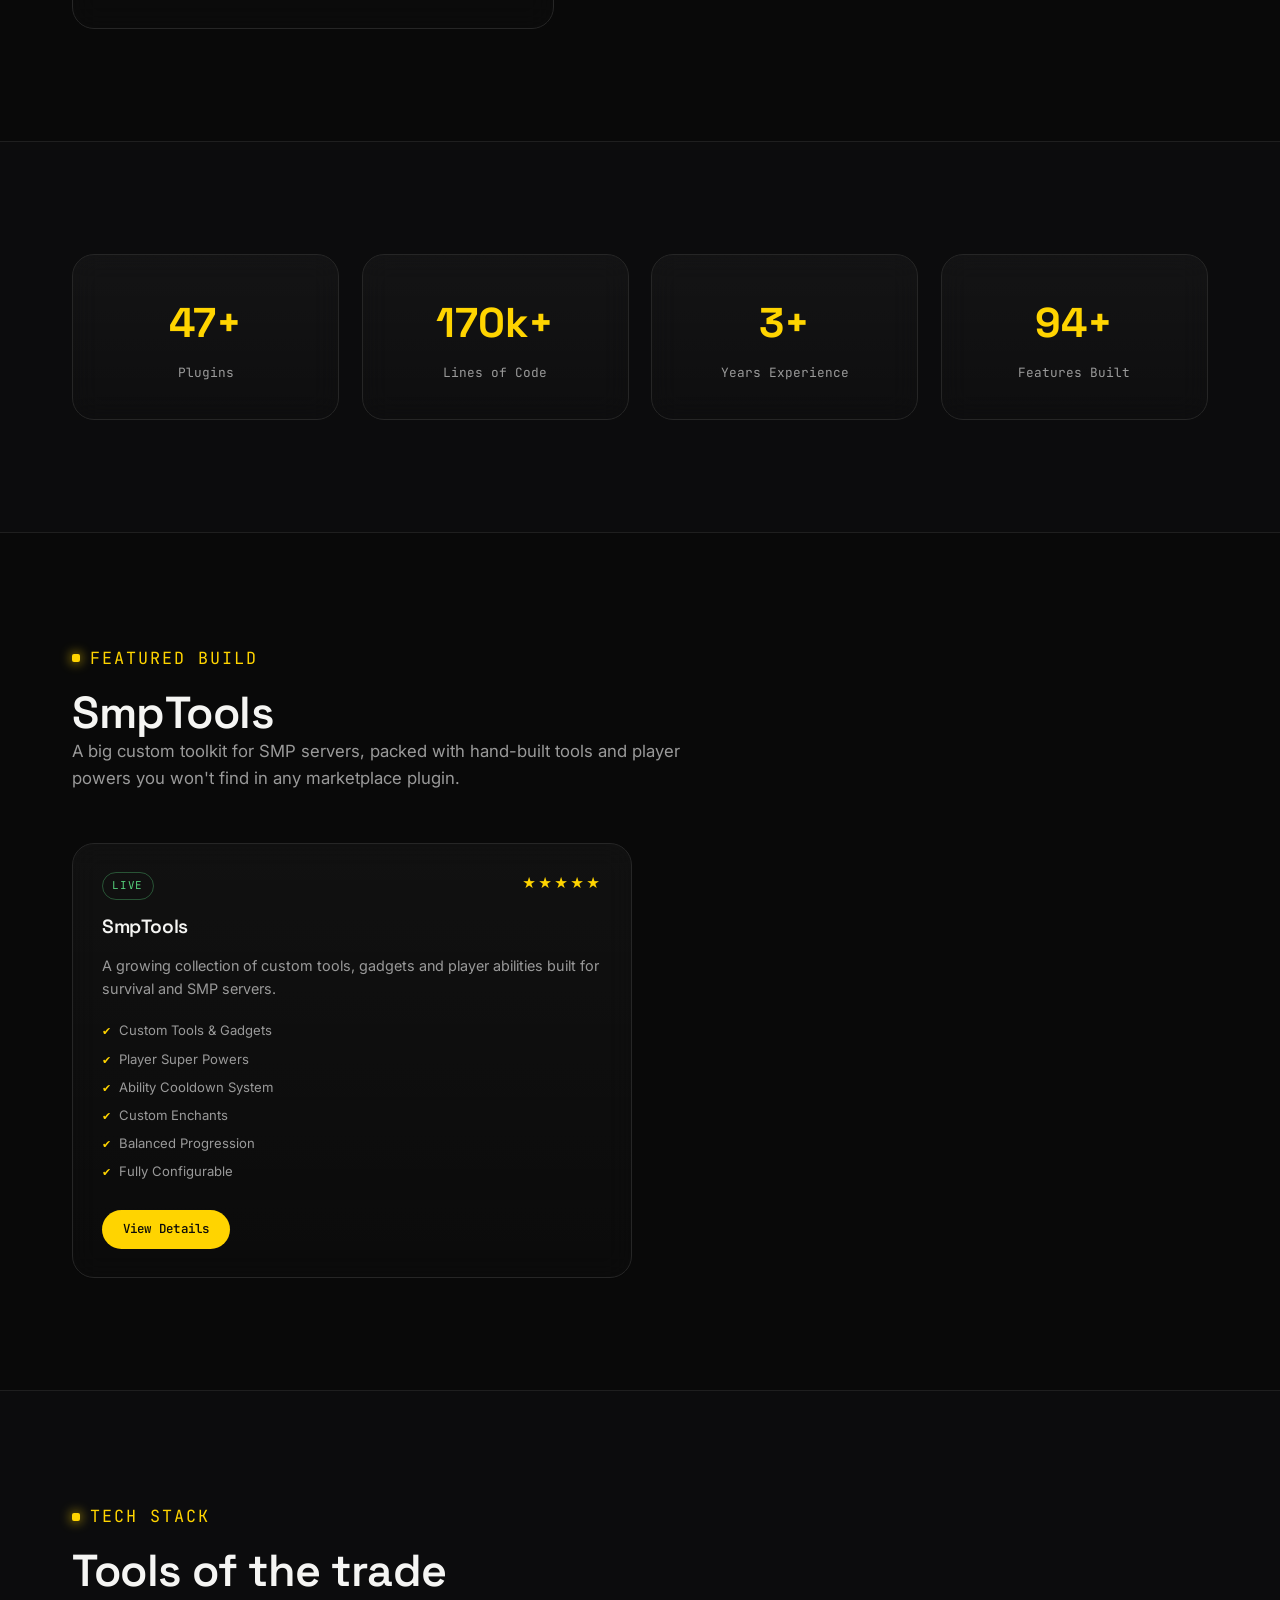
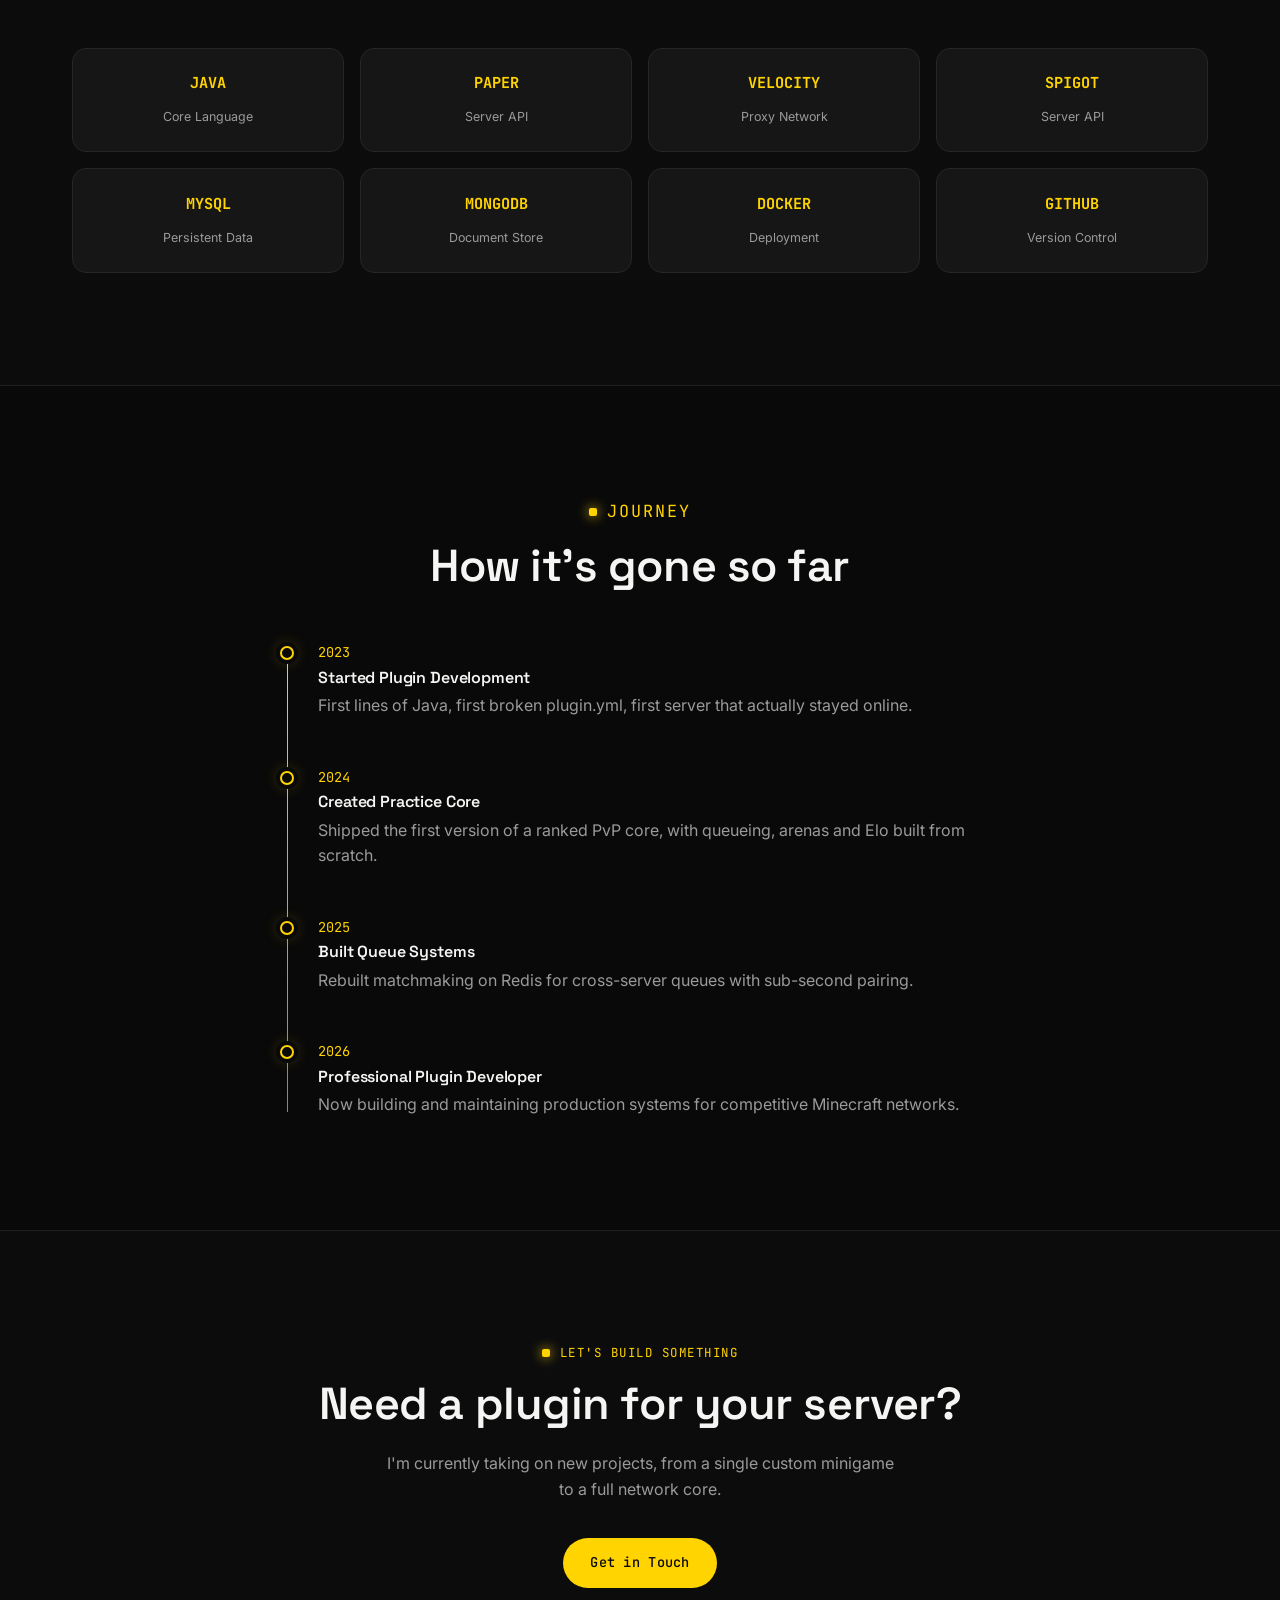
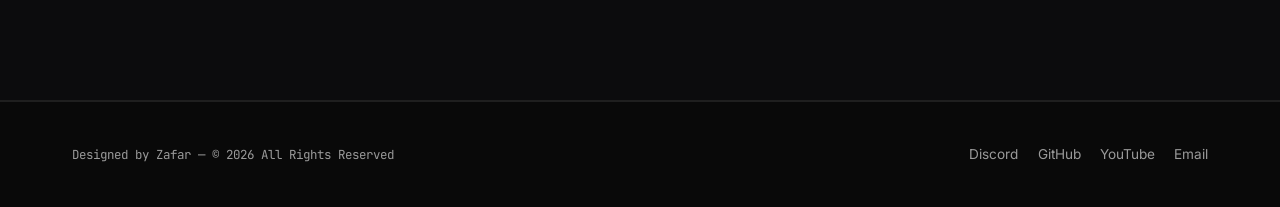
==== commit d542c69c: "Update index.html" ====
--- a/index.html
+++ b/index.html
@@ -9,7 +9,7 @@
 <meta name="author" content="Zafar">
 
 <meta property="og:type" content="website">
-<meta property="og:title" content="Zafar — Minecraft Plugin Developer">
+<meta property="og:title" content="Zafar  Minecraft Plugin Developer">
 <meta property="og:description" content="Building high-performance, custom Minecraft server systems.">
 <meta property="og:image" content="assets/images/og-cover.png">
 <meta name="twitter:card" content="summary_large_image">
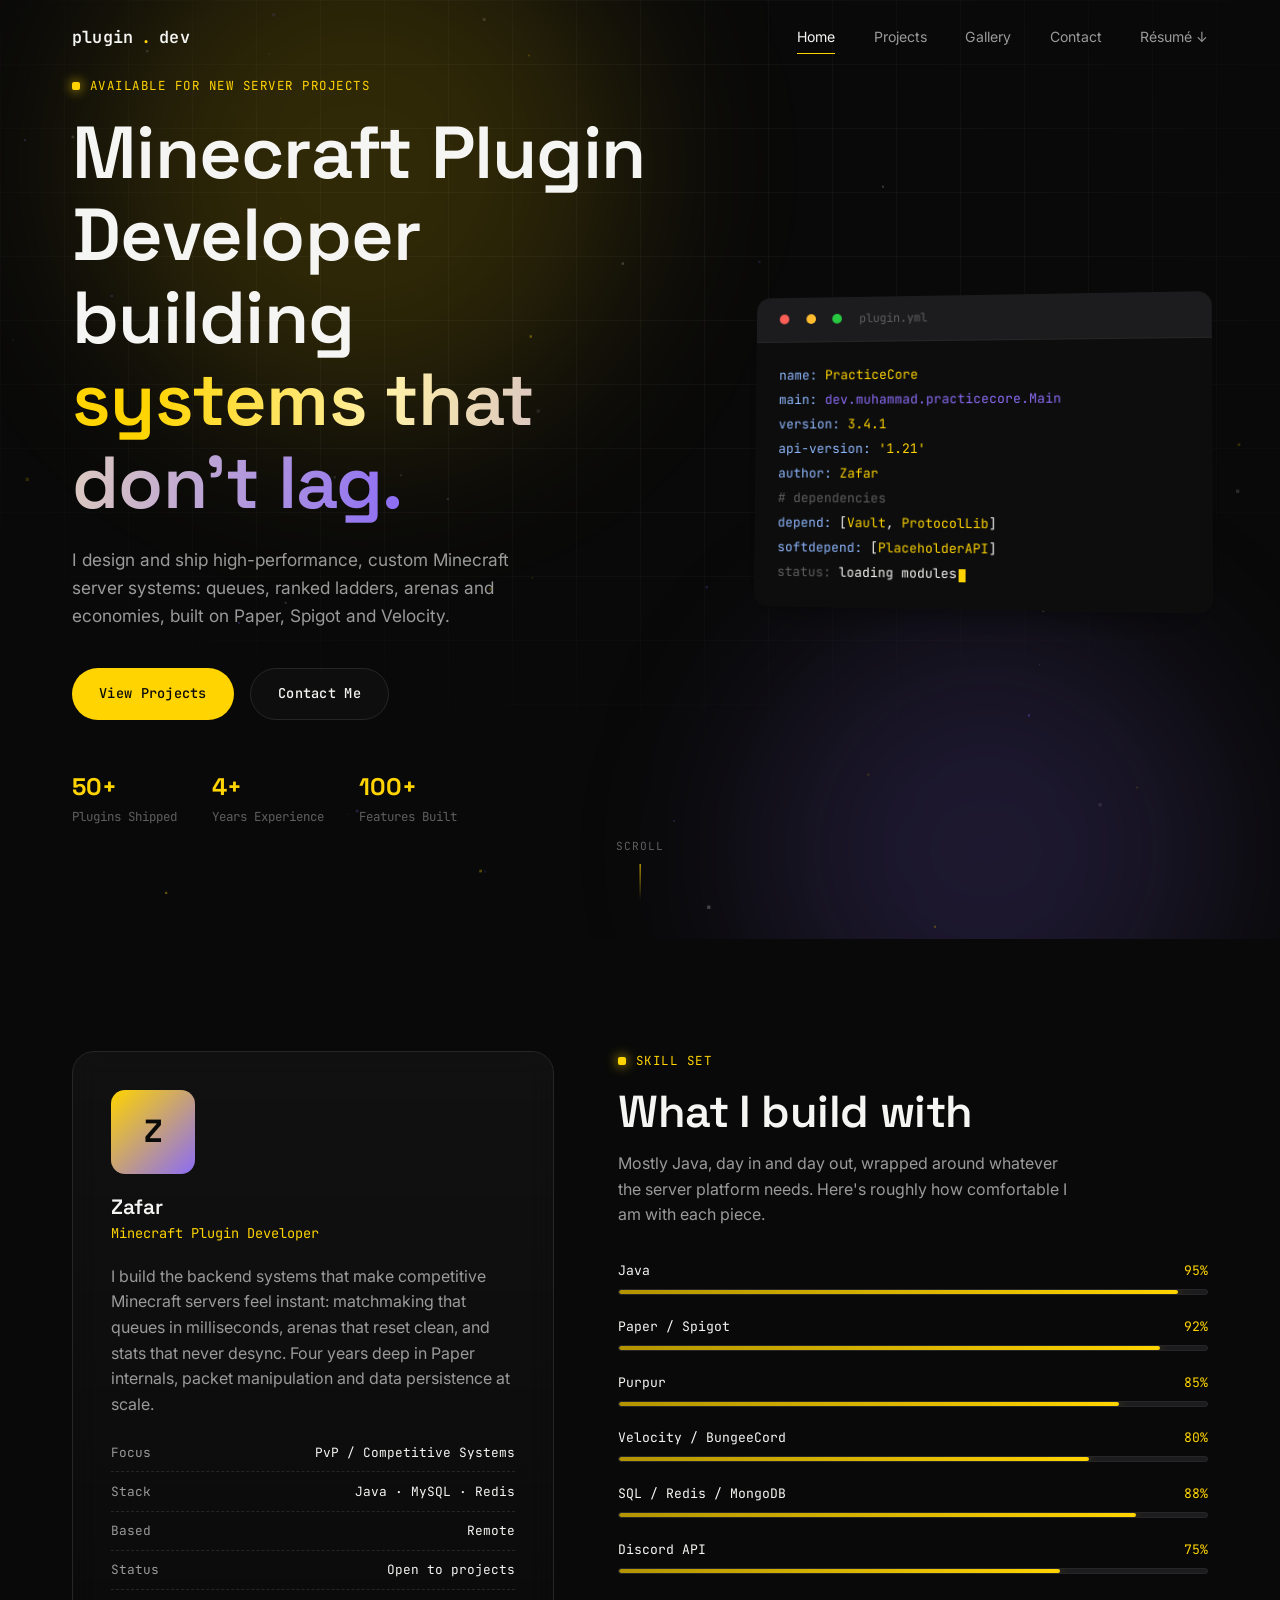
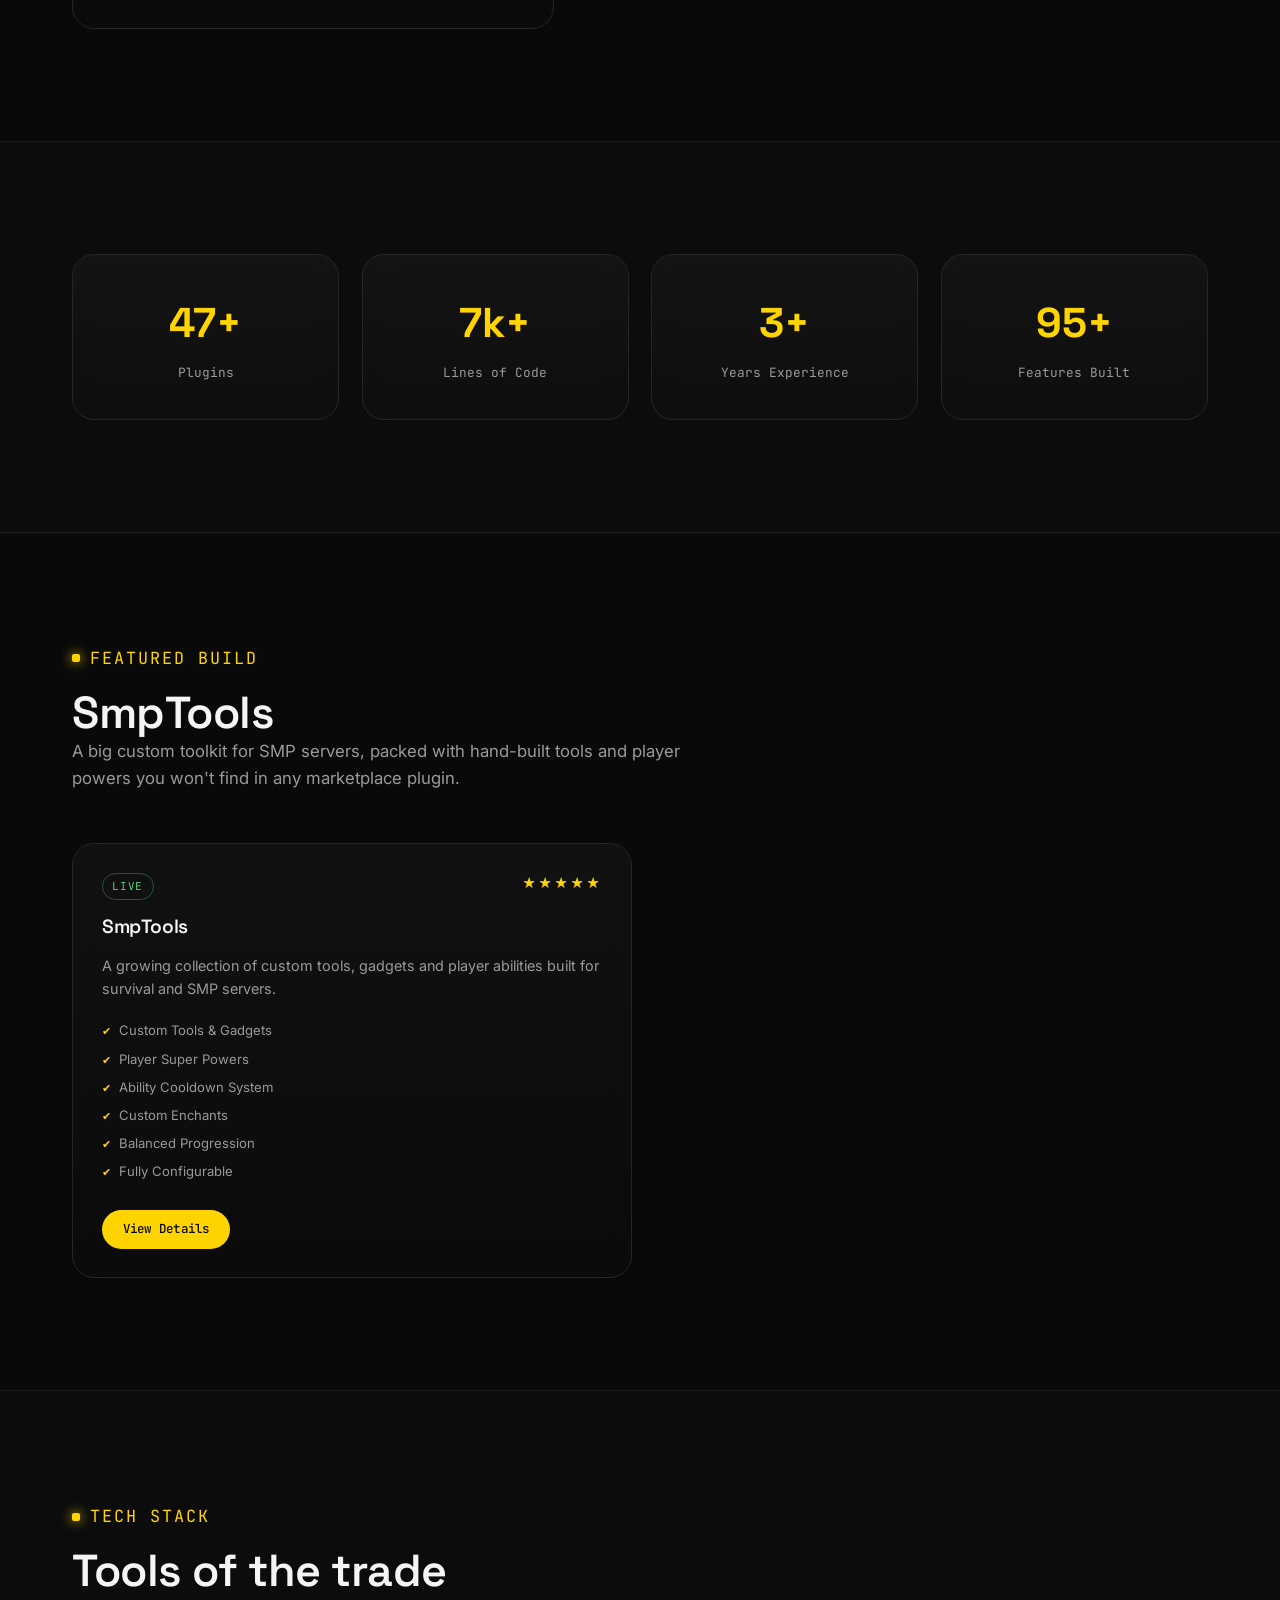
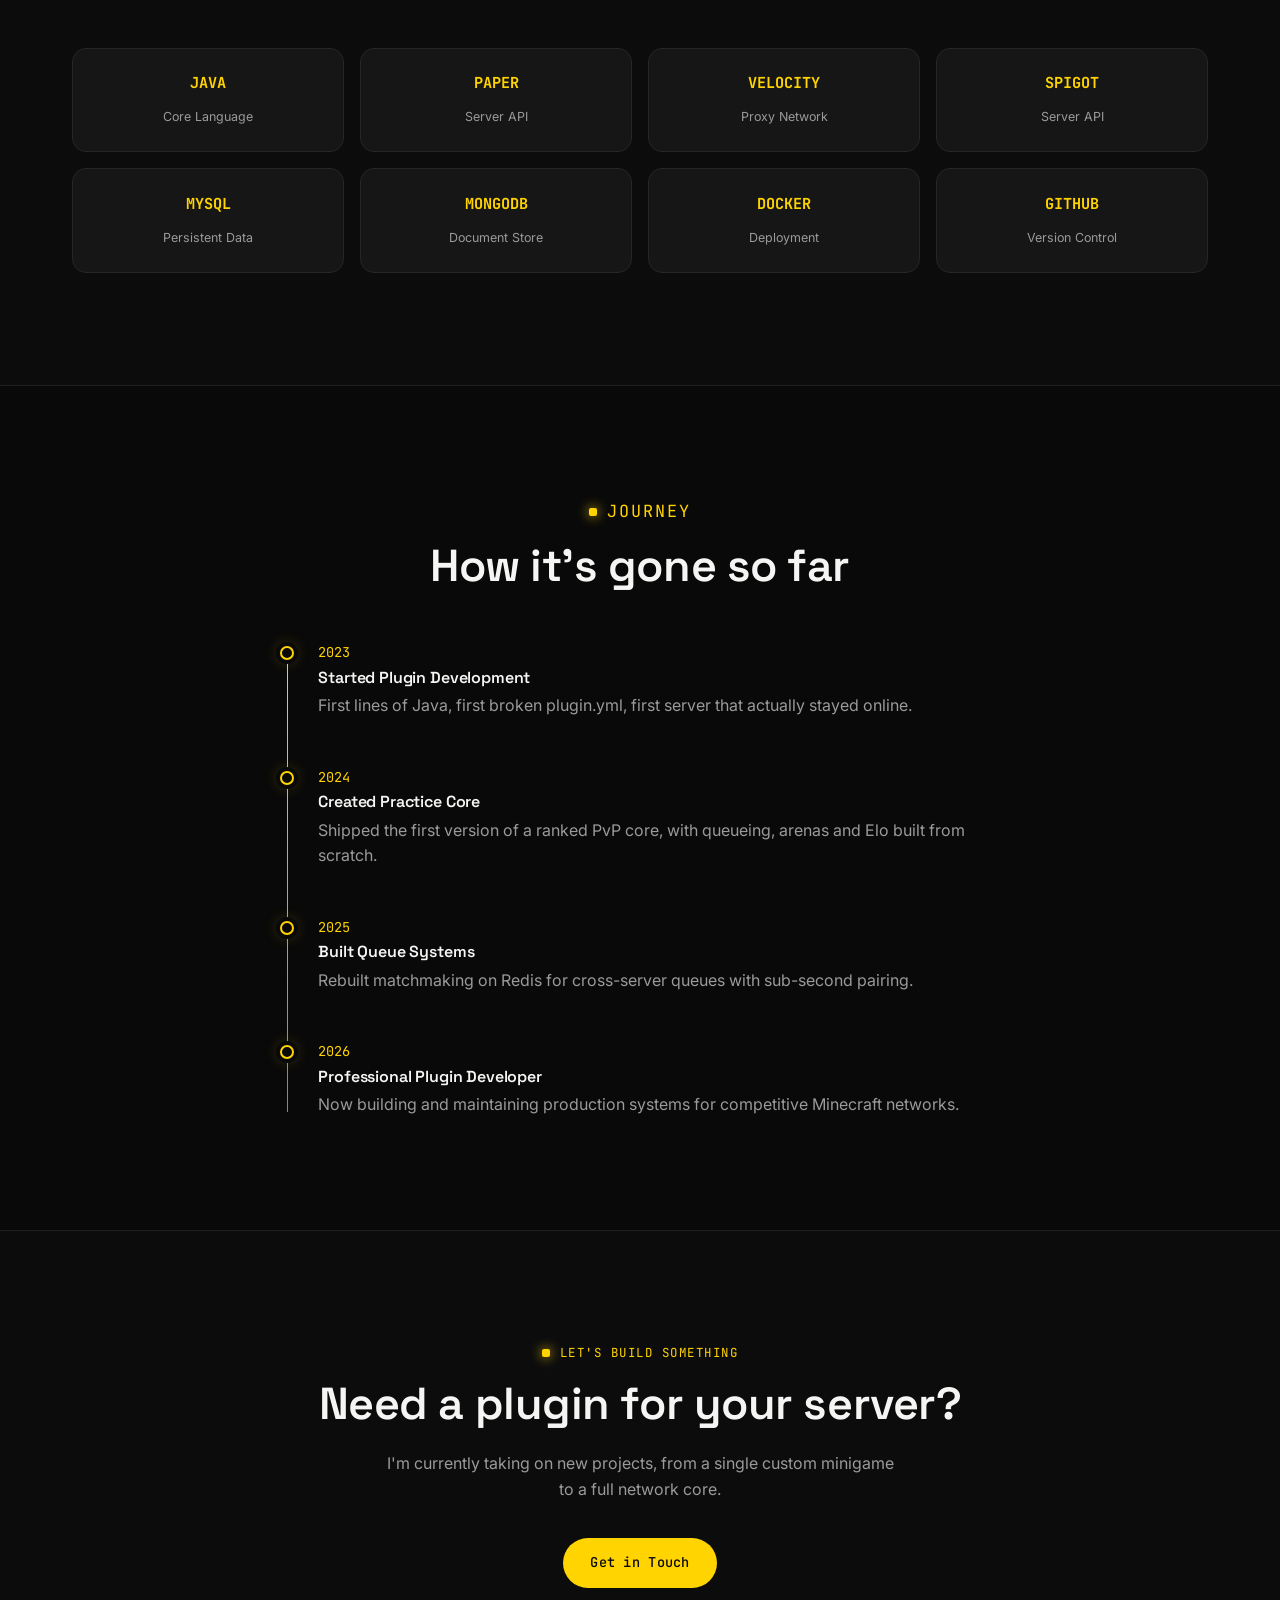
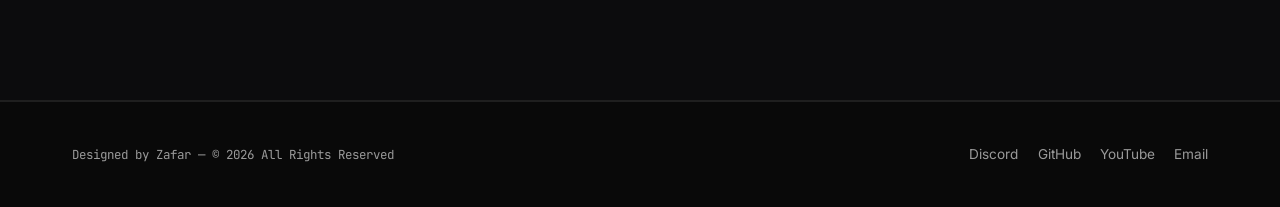
==== commit f77e2485: "Update index.html" ====
--- a/index.html
+++ b/index.html
@@ -164,7 +164,7 @@
         <div class="stat-label">Plugins</div>
       </div>
       <div class="stat-card glass reveal reveal-delay-1">
-        <div class="stat-num" data-count="180" data-suffix="k+">0</div>
+        <div class="stat-num" data-count="8" data-suffix="k+">0</div>
         <div class="stat-label">Lines of Code</div>
       </div>
       <div class="stat-card glass reveal reveal-delay-2">
